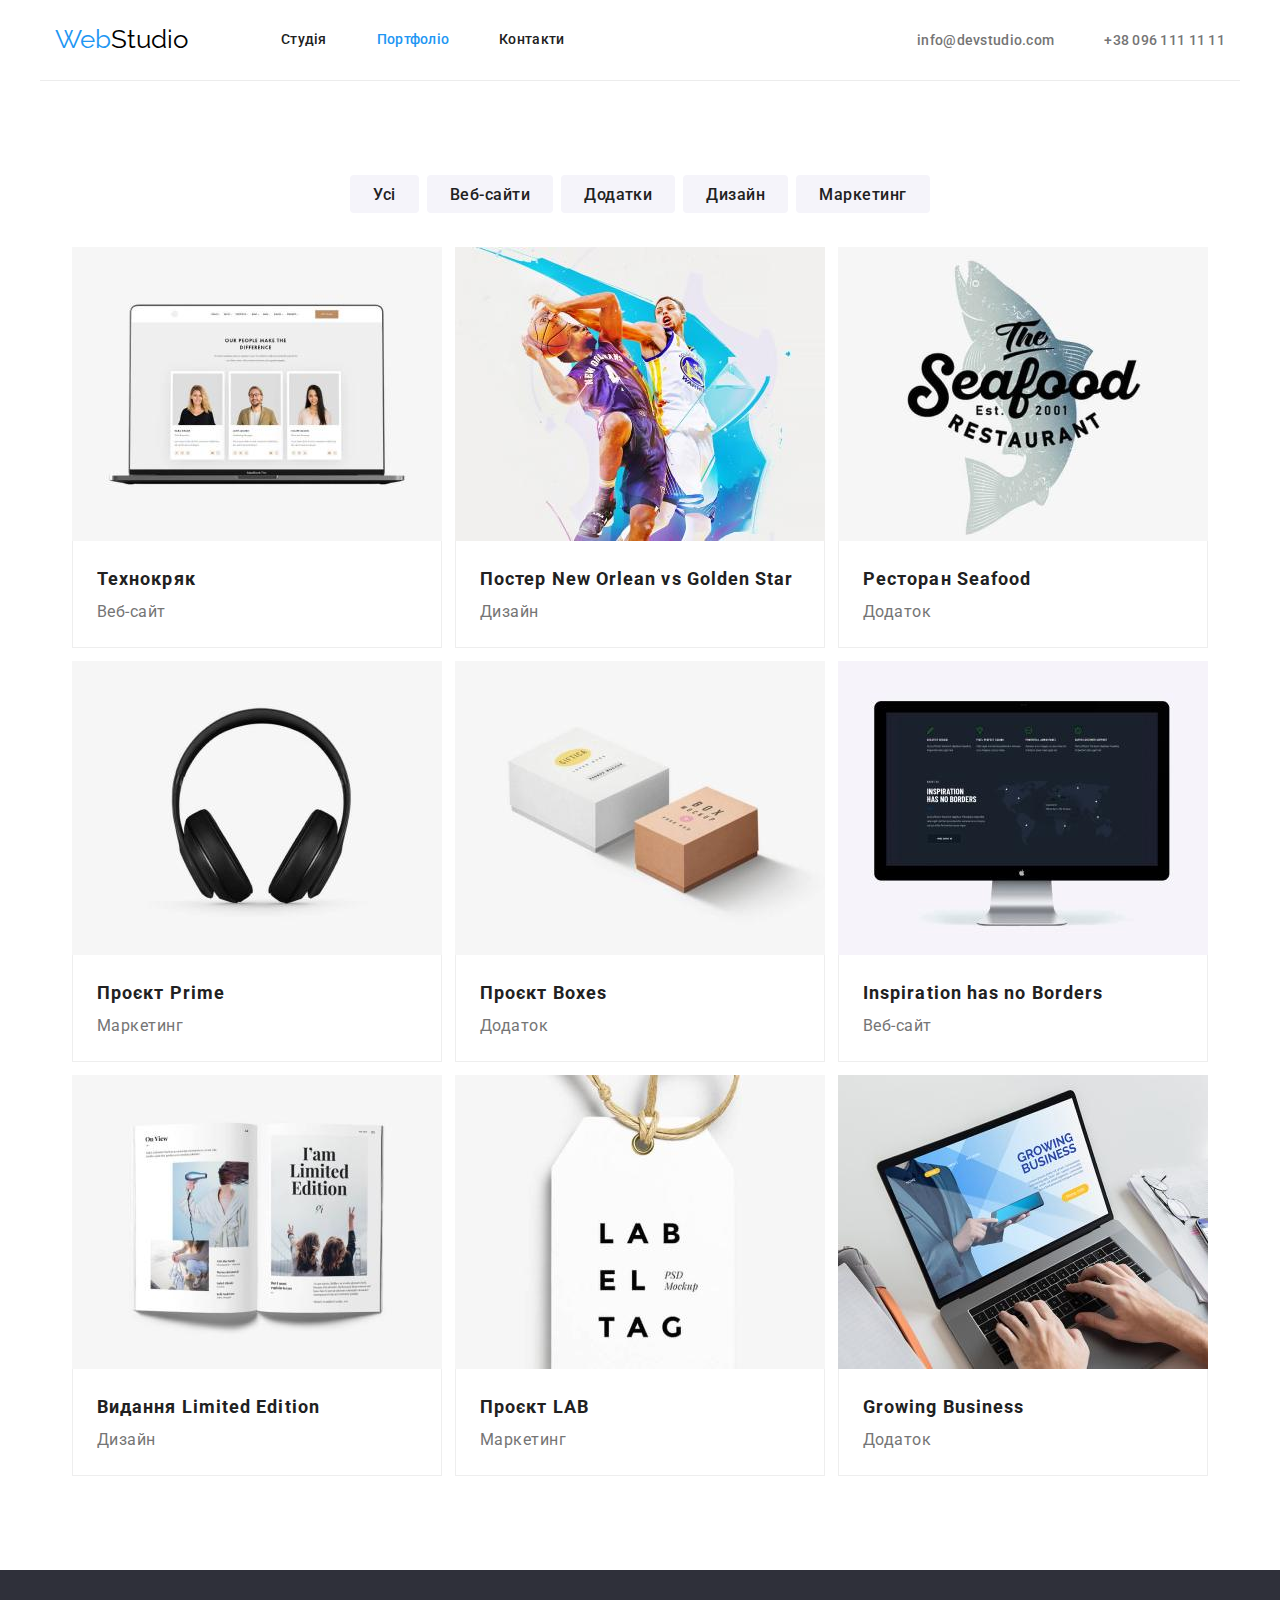
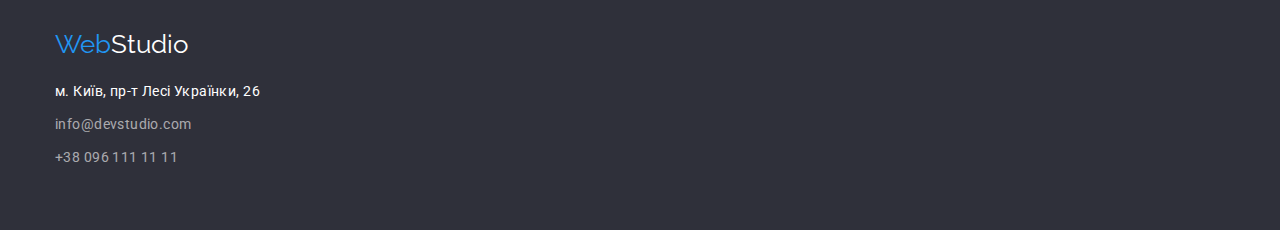
==== portfolio.html @ 47adc49c "HW is done" ====
<!DOCTYPE html>
<html lang="uk">
<head>
    <meta charset="UTF-8">
    <meta http-equiv="X-UA-Compatible" content="IE=edge">
    <meta name="viewport" content="width=device-width, initial-scale=1.0">
    <title>Web Studio</title>
    <link rel="preconnect" href="https://fonts.googleapis.com">
    <link rel="preconnect" href="https://fonts.gstatic.com" crossorigin>
    <link href="https://fonts.googleapis.com/css2?family=Raleway:wght@700&family=Roboto:wght@400;500;700;900&display=swap"
        rel="stylesheet">
    <link rel="stylesheet" href="https://cdnjs.cloudflare.com/ajax/libs/modern-normalize/1.1.0/modern-normalize.min.css">
    <link rel="stylesheet" href="./css/style.css">
</head>
<body>
<header>
    <nav class="main-nav">
        <a href="index.html" class="link"><span class="logo-blue">Web</span><span class="logo">Studio</span></a>
        <ul class="menu-nav">
            <li class="item">
                <a href="./index.html" class="link">Студія</a>
            </li>
            <li class="item">
                <a href="./portfolio.html" class="link current">Портфоліо</a>
            </li>
            <li class="item">
                <a href="#" class="link">Контакти</a>
            </li>
        </ul>
    
        <ul class="nav-contacts">
            <li class="item">
                <a href="mailto:info@devstudio.com" class="link">info@devstudio.com</a>
            </li>
            <li class="item">
                <a href="tel:+380961111111" class="link">+38 096 111 11 11</a>
            </li>
        </ul>
    </nav>
</header>
<main>
<div class="container">
<h1 class="visually-hidden">Портфоліо</h1>
<!--Фільтри-->
    <h2 class="visually-hidden">Фільтри</h2>
    <ul class="filters-list">
<!--width: 73px-->
<li class="item"><button type="button" class="button-filters">Усі</button></li>
<!--width: 125px-->
<li class="item"><button type="button" class="button-filters">Веб-сайти</button></li>
<!--width: 112px-->
<li class="item"><button type="button" class="button-filters">Додатки</button></li>
<!--width: 103px-->
<li class="item"><button type="button" class="button-filters">Дизайн</button></li>
<!--width: 130px-->
<li class="item"><button type="button" class="button-filters">Маркетинг</button></li>
    </ul>

<!--Перелік-->
<h2 class="visually-hidden">Перелік</h2>
<ul class="project-list">
    <li class="item">
        <a>
    <img src="./images/1proj.jpg" alt="Екран комп'ютера"
    width="370">

    <div class="project-content">
    <h2 class="project-title">Технокряк</h2>
    <p class="project-text">Веб-сайт</p>
    </div>
    </a>
    </li>

<li class="item">
<a>
    <img src="./images/2proj.jpg" alt="Баскетболисти"
    width="370">

<div class="project-content">
    <h2 class="project-title">Постер New Orlean vs Golden Star</h2>
    <p class="project-text">Дизайн</p>
</div>
</a>
</li>

    <li class="item">
<a>
        <img src="./images/3proj.jpg" alt="Емблема ресторану"
    width="370">

<div class="project-content">
<h2 class="project-title">Ресторан Seafood</h2>
<p class="project-text">Додаток</p>
</div>
</a>
</li>

    <li class="item">
<a>
    <img src="./images/4proj.jpg" alt="Навушники"
    width="370">

<div class="project-content">
<h2 class="project-title">Проєкт Prime</h2>
<p class="project-text">Маркетинг</p>
</div>
</a>
</li>

<li class="item">
<a>
        <img src="./images/5proj.jpg" alt="Дві коробки"
    width="370">

<div class="project-content">
<h2 class="project-title">Проєкт Boxes</h2>
<p class="project-text">Додаток</p>
</div>
</a>
</li>

<li class="item">
<a>
        <img src="./images/6proj.jpg" alt="Монітор комп'ютера Мак"
    width="370">

<div class="project-content">
<h2 class="project-title">Inspiration has no Borders</h2>
<p class="project-text">Веб-сайт</p>
</div>
</a>
</li>

<li class="item">
<a>
<img src="./images/7proj.jpg" alt="Відкритий журнал"
    width="370">

<div class="project-content">
<h2 class="project-title">Видання Limited Edition</h2>
<p class="project-text">Дизайн</p>
</div>
</a>
</li>

<li class="item">
<a>
        <img src="./images/8proj.jpg" alt="Білий ярлик"
    width="370">

<div class="project-content">
<h2 class="project-title">Проєкт LAB</h2>
<p class="project-text">Маркетинг</p>
</div>
</a>
</li>

<li class="item">
<a>
<img src="./images/9proj.jpg" alt="Робота на ноутбуці"
    width="370">

<div class="project-content">
<h2 class="project-title">Growing Business</h2>
<p class="project-text">Додаток</p>
</div>
</a>
</li>

</ul>
</div>
</main>
<footer>
    <div class="footer-container">
        <a href="index.html" class="link"><span class="logo-blue">Web</span><span class="logo-down">Studio</span></a>
        <address>
            <ul class="contacts">
                <li class="item">
                    <a href="https://goo.gl/maps/CPtrU1FHBa2aNyZL9" target="_blank" rel="noopener noreferrer"
                        class="address">
                        м. Київ, пр-т Лесі Українки, 26</a>
                </li>
                <li class="item"><a href="mailto:info@devstudio.com" class="address-contacts">info@devstudio.com</a></li>
                <li class="item"><a href="tel:+380961111111" class="address-contacts">+38 096 111 11 11</a></li>
            </ul>
        </address>
    </div>
</footer>
</body>
</html>
---- css/style.css ----
:root {
    --color-primery: #212121;
    --color-secondary: #757575;
    --color-white: #FFFFFF;
    --color-blue: #2196F3;
    --color-logo: #000000;
    --color-address-contacts: rgba(255, 255, 255, 0.6);
    --color-background-primery: #F5F4FA;
    --color-background-secondary: #2F303A;
    --color-buttons: #F5F4FA;
    --color-button-hover: #188CE8;
    --project-list-gap: 13px;
}
ul,
ol {
    margin-top: 0;
    margin-bottom: 0;
    padding-left: 0;
}

img {
    display: block;
    max-width: 100%;
}

body {
    color: var(--color-primery);
    background-color: var(--color-white);
    font-family: 'Roboto', sans-serif;
}
.visually-hidden {
    position: absolute;
    white-space: nowrap;
    width: 1px;
    height: 1px;
    overflow: hidden;
    border: 0;
    padding: 0;
    clip: rect(0 0 0 0);
    clip-path: inset(50%);
    margin: -1px;
}

.container {
    width: 1200px;
    padding-left: 15px;
    padding-right: 15px;
    padding-top: 94px;
    padding-bottom: 94px;
    margin: 0 auto;
}

/*Header*/

.logo-blue {
    color: var(--color-blue);
    font-family: 'Raleway', sans-serif;
    font-size: 26px;
    line-height: 1.15;
}
.logo {
    color: var(--color-logo);
    font-family: 'Raleway', sans-serif;
    font-size: 26px;
    line-height: 1.15;
}
.link {
    font-family: 'Roboto', sans-serif;
    text-decoration: none;
}

.main-nav {
    display: flex;
    align-items: center;

    width: 1200px;
    padding-left: 15px;
    padding-right: 15px;
    margin: auto;

   border-bottom: 1px solid #ECECEC;
}

.menu-nav {
    display: flex;

    list-style: none;
    margin-top: 0;
    margin-bottom: 0;
    margin-left: 93px;

    font-weight: 500;
    font-size: 14px;
    line-height: 1.14;
    letter-spacing: 0.02em;
}
.menu-nav .item:not(:last-child) {
    margin-right: 50px;

}
.menu-nav .link {
    display: block;

    padding-top: 32px;
    padding-bottom: 32px;

    color: var(--color-primery);
    text-decoration: none;
}
.menu-nav .link:hover,
.menu-nav .link:focus {
    color: var(--color-blue);
}
.menu-nav .link.current {
    color: var(--color-blue);
}
.nav-contacts {
    display: flex;

    margin-top: 0;
    margin-bottom: 0;
    margin-left: auto;

    list-style: none;
    text-decoration: none;
}
.nav-contacts .item + .item {
margin-left: 50px;
}
.nav-contacts .link {
    color: var(--color-secondary);
    font-weight: 500;
    font-size: 14px;
    line-height: 1.14;
    letter-spacing: 0.02em;
    text-decoration: none;
}
.nav-contacts .link:hover,
.nav-contacts .link:focus {
    color: var(--color-blue);
    font-weight: 500;
    font-size: 14px;
    line-height: 1.14;
    letter-spacing: 0.02em;
}
/*Hero*/
.hero {
    background-color: var(--color-background-secondary);
    text-align: center;
}
.hero .title {
    margin-top: 0;
    margin-bottom: 30px;

    color: var(--color-white);
    font-weight: 900;
    font-size: 44px;
    line-height: 1.36;
    text-align: center;
    letter-spacing: 0.06em;
    text-transform: uppercase;
}
.title-button {  
    display: inline-block;
    align-items: center;
    text-align: center;

    border-radius: 4px;
    padding: 10px 32px;
    min-width: 216px;
    height: 50px;
    border: 1px solid transparent;

    color: var(--color-white);
    background-color: var(--color-blue);
    font-weight: 700;
    font-size: 16px;
    line-height: 1.88;
    letter-spacing: 0.06em;
    cursor: pointer;
}
.title-button:hover,
.title-button:focus {
background-color: var(--color-button-hover);
}
/*Features*/
.features {
    padding-bottom: 94px;
}
.features-list {
    display: flex;

    list-style: none;
}
.features-list .item:not(:last-child) {
margin-right: 30px;
}

.features-title {
    margin-top: 0;
    margin-bottom: 10px;

    color: var(--color-primery);
    font-weight: 700;
    font-size: 14px;
    line-height: 1.14;
    letter-spacing: 0.03em;
    text-transform: uppercase;
}
.features-text {
    margin-top: 0;
    margin-bottom: 0;

    color: var(--color-secondary);
    font-size: 14px;
    line-height: 1.71;
    letter-spacing: 0.03em;
}
/*Activity*/

.activity-list {
    display: flex;
    list-style: none;
}
.activity-list .item:not(:last-child) {
margin-right: 30px;
}

.activity-title {
margin-top: 0;
margin-bottom: 50px;

color: var(--color-primery);
font-weight: 700;
font-size: 36px;
line-height: 1.17;
text-align: center;
letter-spacing: 0.03em;
}

/*Team*/
.team {
padding-top: 94px;

background-color: var(--color-background-primery);
}

.team-list {
display: flex;
    list-style: none;
}

.image {
    margin-bottom: 30px;
}

.team-persone {
padding-bottom: 30px;

background-color: var(--color-white);

box-shadow: 0px 1px 3px rgba(0, 0, 0, 0.12), 0px 1px 1px rgba(0, 0, 0, 0.14), 0px 2px 1px rgba(0, 0, 0, 0.2);
border-radius: 0px 0px 4px 4px;
}

.team-persone:not(:last-child) {
    margin-right: 30px;
}
.team-title {
    margin-top: 0;
    margin-bottom: 50px;

    color: var(--color-primery);
    font-weight: 700;
    font-size: 36px;
    line-height: 1.17;
    text-align: center;
    letter-spacing: 0.03em;
}
.team .name {
    margin-top: 0;
    margin-bottom: 10px;

    color: var(--color-primery);
    font-weight: 500;
    font-size: 16px;
    line-height: 1.19;
    text-align: center;
    letter-spacing: 0.03em;
}
.position {
margin-top: 0;
margin-bottom: 0;

color: var(--color-secondary);
font-size: 16px;
line-height: 1.19;
text-align: center;
letter-spacing: 0.03em;
}

/*Footer*/
footer {
    background-color: var(--color-background-secondary);
}
.footer-container {
    width: 1200px;
    padding-left: 15px;
    padding-right: 15px;
    padding-top: 60px;
    padding-bottom: 60px;
    margin: auto;
}
.logo-down {
    color: var(--color-white);
    font-family: 'Raleway', sans-serif;
    font-size: 26px;
    line-height: 1.15;
}
.footer-container .contacts {
margin-top: 20px;
}

.contacts {
list-style: none;
}

.contacts .item:not(:last-child) {
margin-bottom: 9px;
}

.address {
    color: var(--color-white);
    font-style: normal;
    font-size: 14px;
    line-height: 1.71;
    letter-spacing: 0.03em;
    text-decoration: none;
}
.address:hover,
.address:focus {
color: var(--color-blue);
}
.address-contacts {
    color: var(--color-address-contacts);
    font-style: normal;
    font-size: 14px;
    line-height: 1.71;
    letter-spacing: 0.03em;
    text-decoration: none;
}
.address-contacts:hover,
.address-contacts:focus {
color: var(--color-blue);
}

/*Portfolio*/

.filters-list {
display: flex;
justify-content: center;

list-style: none;
margin-bottom: 34px;
}

.filters-list .item:not(:last-child) {
margin-right: 8px;
}

.button-filters {
padding: 6px 22px;
border: 1px solid transparent;
height: 38px;

    color: var(--color-primery);
    background-color: var(--color-buttons);
    font-weight: 500;
    font-size: 16px;
    line-height: 1.62;
    text-align: center;
    letter-spacing: 0.03em;
    border-radius: 4px;
}
.button-filters:active,
.button-filters:hover,
.button-filters:focus {
padding: 6px 25px;
border: var(--color-blue);
height: 38px;

color: var(--color-white);
background-color: var(--color-blue);
cursor: pointer;    
}

/*Projects*/

.project-list {
display: flex;
justify-content: center;
flex-wrap: wrap;

margin-left: calc(-1 * var(--project-list-gap));
margin-top: calc(-1 * var(--project-list-gap));
padding: 0;

list-style: none;
}

.project-list .item {
max-width: 370px;
margin-left: var(--project-list-gap);
margin-top: var(--project-list-gap);

flex-basis: calc(100%  / 3 - var(--project-list-gap));
}

.project-content {
padding: 20px 24px;

border-left: 1px solid #EEEEEE;
border-right: 1px solid #EEEEEE;
border-bottom: 1px solid #EEEEEE;
}

.project-title {
margin-top: 0;
margin-bottom: 0;

    color: var(--color-primery);
    font-weight: 700;
    font-size: 18px;
    line-height: 2;
    letter-spacing: 0.06em;
}

.project-text {
margin-top: 0;
margin-bottom: 0;

    color: var(--color-secondary);
    font-size: 16px;
    line-height: 1.88;
    letter-spacing: 0.03em;
}
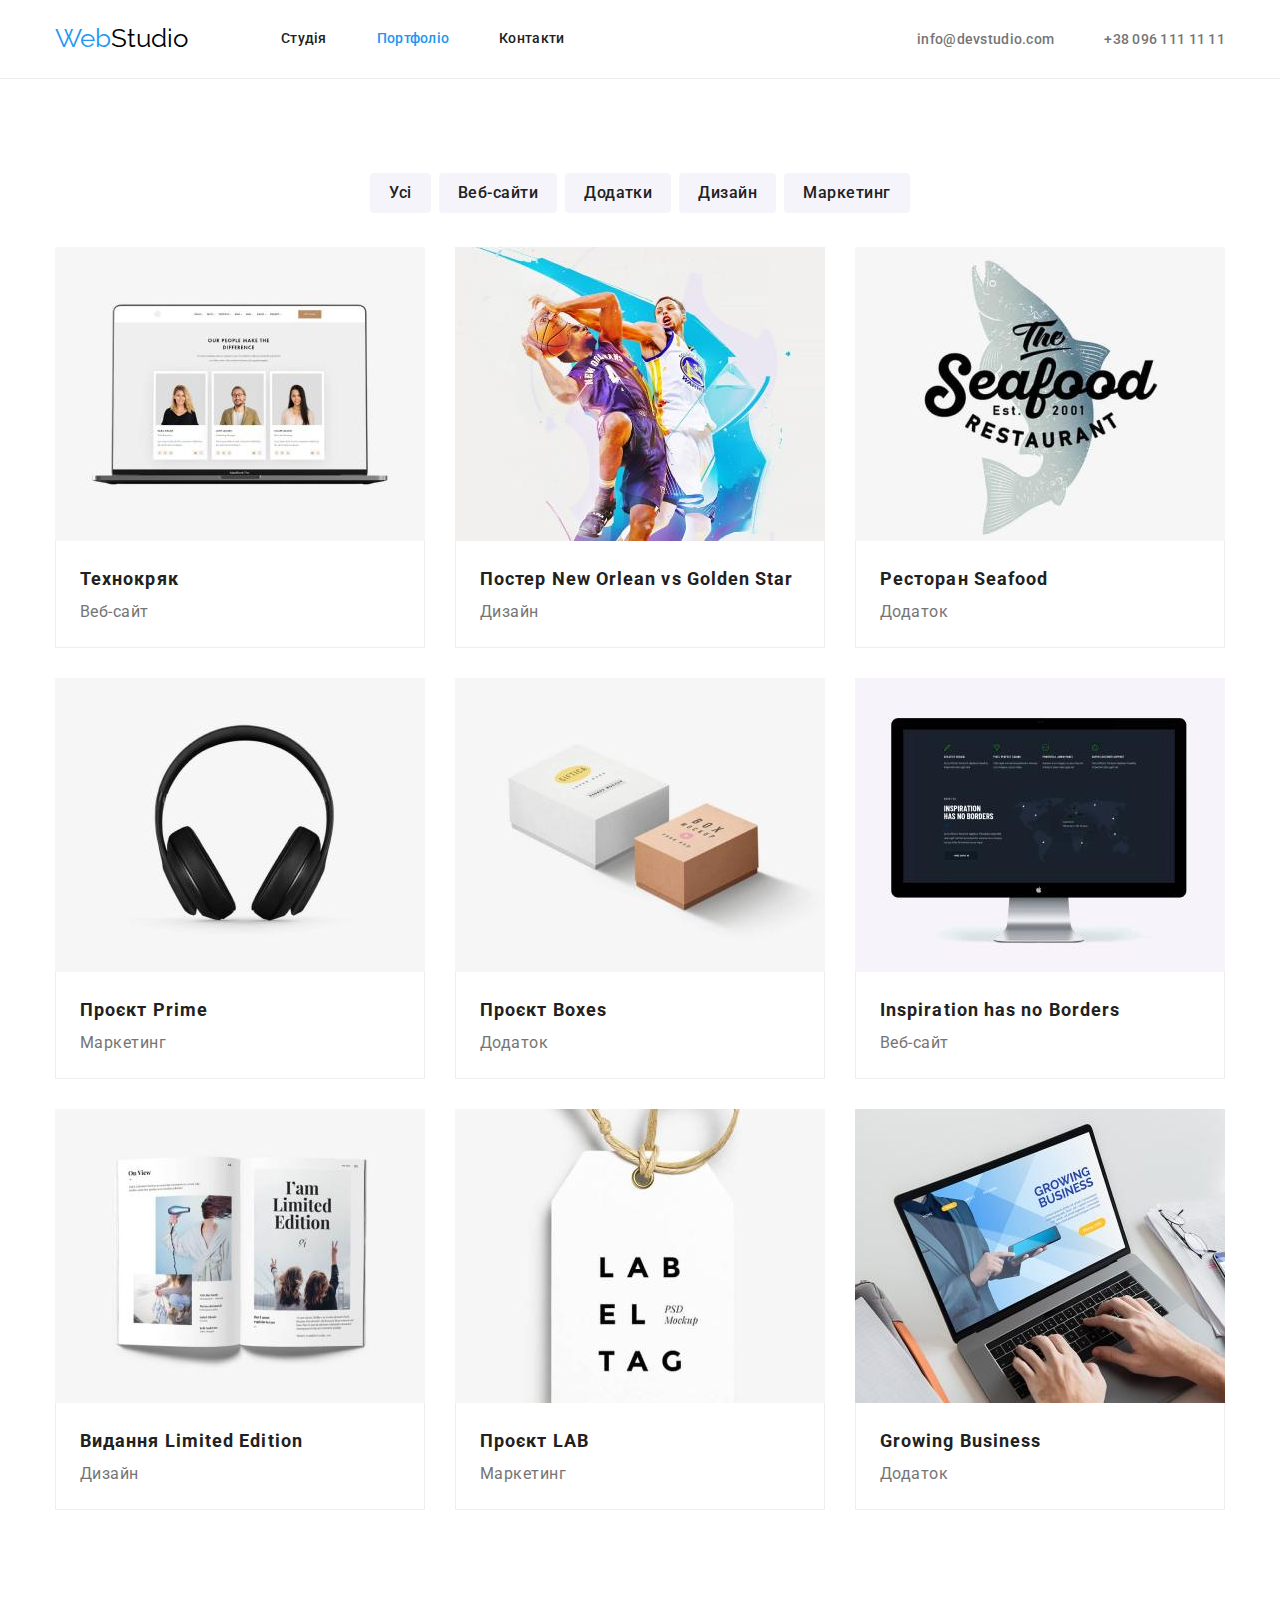
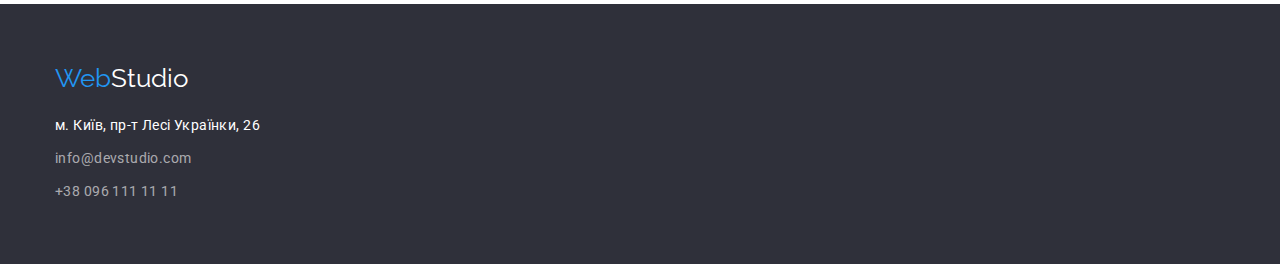
==== commit 7ce4e079: "corrections" ====
--- a/portfolio.html
+++ b/portfolio.html
@@ -14,9 +14,11 @@
 </head>
 <body>
 <header>
-    <nav class="main-nav">
-        <a href="index.html" class="link"><span class="logo-blue">Web</span><span class="logo">Studio</span></a>
-        <ul class="menu-nav">
+<div class="container header-container">
+    <nav class="navigation">
+        <a class="nav-logo link" href="index.html"><span class="logo-blue">Web</span><span
+                class="logo">Studio</span></a>
+        <ul class="nav-list list">
             <li class="item">
                 <a href="./index.html" class="link">Студія</a>
             </li>
@@ -27,38 +29,35 @@
                 <a href="#" class="link">Контакти</a>
             </li>
         </ul>
-    
-        <ul class="nav-contacts">
-            <li class="item">
-                <a href="mailto:info@devstudio.com" class="link">info@devstudio.com</a>
-            </li>
-            <li class="item">
-                <a href="tel:+380961111111" class="link">+38 096 111 11 11</a>
-            </li>
-        </ul>
     </nav>
+
+    <ul class="nav-contacts list">
+        <li class="item">
+            <a href="mailto:info@devstudio.com" class="link">info@devstudio.com</a>
+        </li>
+        <li class="item">
+            <a href="tel:+380961111111" class="link">+38 096 111 11 11</a>
+        </li>
+    </ul>
+</div>
 </header>
 <main>
-<div class="container">
+<div class="container section">
 <h1 class="visually-hidden">Портфоліо</h1>
+
 <!--Фільтри-->
     <h2 class="visually-hidden">Фільтри</h2>
-    <ul class="filters-list">
-<!--width: 73px-->
+    <ul class="filters-list list">
 <li class="item"><button type="button" class="button-filters">Усі</button></li>
-<!--width: 125px-->
 <li class="item"><button type="button" class="button-filters">Веб-сайти</button></li>
-<!--width: 112px-->
 <li class="item"><button type="button" class="button-filters">Додатки</button></li>
-<!--width: 103px-->
 <li class="item"><button type="button" class="button-filters">Дизайн</button></li>
-<!--width: 130px-->
 <li class="item"><button type="button" class="button-filters">Маркетинг</button></li>
     </ul>
 
 <!--Перелік-->
 <h2 class="visually-hidden">Перелік</h2>
-<ul class="project-list">
+<ul class="project-list list">
     <li class="item">
         <a>
     <img src="./images/1proj.jpg" alt="Екран комп'ютера"
@@ -171,10 +170,10 @@
 </div>
 </main>
 <footer>
-    <div class="footer-container">
+    <div class="container">
         <a href="index.html" class="link"><span class="logo-blue">Web</span><span class="logo-down">Studio</span></a>
         <address>
-            <ul class="contacts">
+            <ul class="contacts list">
                 <li class="item">
                     <a href="https://goo.gl/maps/CPtrU1FHBa2aNyZL9" target="_blank" rel="noopener noreferrer"
                         class="address">
--- a/css/style.css
+++ b/css/style.css
@@ -9,8 +9,14 @@
     --color-background-secondary: #2F303A;
     --color-buttons: #F5F4FA;
     --color-button-hover: #188CE8;
-    --project-list-gap: 13px;
-}
+    --list-gap: 30px;
+}
+
+h1,h2,h3,h4,p {
+    margin-top: 0;
+    margin-bottom: 0;
+}
+
 ul,
 ol {
     margin-top: 0;
@@ -18,9 +24,18 @@
     padding-left: 0;
 }
 
+.list {
+list-style: none;
+}
+
+.link {
+    font-family: 'Roboto', sans-serif;
+    text-decoration: none;
+}
+
 img {
     display: block;
-    max-width: 100%;
+    
 }
 
 body {
@@ -28,6 +43,7 @@
     background-color: var(--color-white);
     font-family: 'Roboto', sans-serif;
 }
+
 .visually-hidden {
     position: absolute;
     white-space: nowrap;
@@ -45,12 +61,36 @@
     width: 1200px;
     padding-left: 15px;
     padding-right: 15px;
-    padding-top: 94px;
-    padding-bottom: 94px;
     margin: 0 auto;
 }
 
+.section {
+padding-top: 94px;
+padding-bottom: 94px;
+}
+
 /*Header*/
+
+header {
+padding-top: 24px;
+padding-bottom: 24px;
+
+border-bottom: 1px solid #ECECEC;
+}
+
+.header-container {
+display: flex;
+align-items: center;
+}
+
+.navigation {
+    display: flex;
+    align-items: center;
+}
+
+.nav-logo {
+    margin-right: 93px;
+}
 
 .logo-blue {
     color: var(--color-blue);
@@ -58,75 +98,56 @@
     font-size: 26px;
     line-height: 1.15;
 }
+
 .logo {
     color: var(--color-logo);
     font-family: 'Raleway', sans-serif;
     font-size: 26px;
     line-height: 1.15;
 }
-.link {
-    font-family: 'Roboto', sans-serif;
-    text-decoration: none;
-}
-
-.main-nav {
+
+.nav-list {
     display: flex;
     align-items: center;
 
-    width: 1200px;
-    padding-left: 15px;
-    padding-right: 15px;
-    margin: auto;
-
-   border-bottom: 1px solid #ECECEC;
-}
-
-.menu-nav {
-    display: flex;
-
-    list-style: none;
-    margin-top: 0;
-    margin-bottom: 0;
-    margin-left: 93px;
-
     font-weight: 500;
     font-size: 14px;
     line-height: 1.14;
     letter-spacing: 0.02em;
 }
-.menu-nav .item:not(:last-child) {
-    margin-right: 50px;
-
-}
-.menu-nav .link {
+
+.nav-list .item:not(:last-child) {
+margin-right: 50px;
+}
+
+.nav-list .link {
     display: block;
 
-    padding-top: 32px;
-    padding-bottom: 32px;
-
-    color: var(--color-primery);
-    text-decoration: none;
-}
-.menu-nav .link:hover,
-.menu-nav .link:focus {
+    color: var(--color-primery);
+    text-decoration: none;
+}
+
+.nav-list .link:hover,
+.nav-list .link:focus {
     color: var(--color-blue);
 }
-.menu-nav .link.current {
+
+.nav-list .link.current {
     color: var(--color-blue);
 }
+
 .nav-contacts {
     display: flex;
 
-    margin-top: 0;
-    margin-bottom: 0;
     margin-left: auto;
 
-    list-style: none;
-    text-decoration: none;
-}
+    text-decoration: none;
+}
+
 .nav-contacts .item + .item {
 margin-left: 50px;
 }
+
 .nav-contacts .link {
     color: var(--color-secondary);
     font-weight: 500;
@@ -135,6 +156,7 @@
     letter-spacing: 0.02em;
     text-decoration: none;
 }
+
 .nav-contacts .link:hover,
 .nav-contacts .link:focus {
     color: var(--color-blue);
@@ -143,32 +165,39 @@
     line-height: 1.14;
     letter-spacing: 0.02em;
 }
+
 /*Hero*/
 .hero {
+    padding-top: 200px;
+    padding-bottom: 200px;
+
     background-color: var(--color-background-secondary);
     text-align: center;
 }
-.hero .title {
-    margin-top: 0;
+
+.hero-title {
     margin-bottom: 30px;
+    margin-left: auto;
+    margin-right: auto;
+
+    max-width: 696px;
 
     color: var(--color-white);
     font-weight: 900;
     font-size: 44px;
     line-height: 1.36;
-    text-align: center;
     letter-spacing: 0.06em;
     text-transform: uppercase;
 }
+
 .title-button {  
     display: inline-block;
     align-items: center;
     text-align: center;
 
     border-radius: 4px;
-    padding: 10px 32px;
+    padding: 10px 28px;
     min-width: 216px;
-    height: 50px;
     border: 1px solid transparent;
 
     color: var(--color-white);
@@ -179,25 +208,31 @@
     letter-spacing: 0.06em;
     cursor: pointer;
 }
+
 .title-button:hover,
 .title-button:focus {
 background-color: var(--color-button-hover);
 }
+
 /*Features*/
+
 .features {
-    padding-bottom: 94px;
-}
+    padding-top: 94px;
+}
+
 .features-list {
     display: flex;
-
-    list-style: none;
-}
-.features-list .item:not(:last-child) {
-margin-right: 30px;
+    
+    margin-right: calc(-1 * var(--list-gap));
+}
+
+.features-list .item {
+flex-basis: calc((100% - var(--list-gap) * 3) / 4);
+
+margin-right: var(--list-gap);
 }
 
 .features-title {
-    margin-top: 0;
     margin-bottom: 10px;
 
     color: var(--color-primery);
@@ -208,22 +243,21 @@
     text-transform: uppercase;
 }
 .features-text {
-    margin-top: 0;
-    margin-bottom: 0;
-
     color: var(--color-secondary);
     font-size: 14px;
     line-height: 1.71;
     letter-spacing: 0.03em;
 }
+
 /*Activity*/
 
 .activity-list {
     display: flex;
-    list-style: none;
-}
-.activity-list .item:not(:last-child) {
-margin-right: 30px;
+    margin-right: calc(-1 * var(--list-gap));
+}
+
+.activity-list .item {
+margin-right: var(--list-gap);
 }
 
 .activity-title {
@@ -240,34 +274,10 @@
 
 /*Team*/
 .team {
-padding-top: 94px;
-
 background-color: var(--color-background-primery);
 }
 
-.team-list {
-display: flex;
-    list-style: none;
-}
-
-.image {
-    margin-bottom: 30px;
-}
-
-.team-persone {
-padding-bottom: 30px;
-
-background-color: var(--color-white);
-
-box-shadow: 0px 1px 3px rgba(0, 0, 0, 0.12), 0px 1px 1px rgba(0, 0, 0, 0.14), 0px 2px 1px rgba(0, 0, 0, 0.2);
-border-radius: 0px 0px 4px 4px;
-}
-
-.team-persone:not(:last-child) {
-    margin-right: 30px;
-}
 .team-title {
-    margin-top: 0;
     margin-bottom: 50px;
 
     color: var(--color-primery);
@@ -277,8 +287,32 @@
     text-align: center;
     letter-spacing: 0.03em;
 }
+
+.team-list {
+display: flex;
+flex-wrap: wrap;
+
+margin-right: calc(-1 * var(--list-gap));
+margin-top: calc(-1 * var(--list-gap));
+}
+
+.team-persone {
+flex-basis: calc ((100% - 90px) / 4);
+max-width: 270px;
+
+margin-right: var(--list-gap);
+margin-top: var(--list-gap);
+
+background-color: var(--color-white);
+box-shadow: 0px 1px 3px rgba(0, 0, 0, 0.12), 0px 1px 1px rgba(0, 0, 0, 0.14), 0px 2px 1px rgba(0, 0, 0, 0.2);
+border-radius: 0px 0px 4px 4px;
+}
+
+.team-content {
+padding: 30px 60px;
+}
+
 .team .name {
-    margin-top: 0;
     margin-bottom: 10px;
 
     color: var(--color-primery);
@@ -288,10 +322,8 @@
     text-align: center;
     letter-spacing: 0.03em;
 }
+
 .position {
-margin-top: 0;
-margin-bottom: 0;
-
 color: var(--color-secondary);
 font-size: 16px;
 line-height: 1.19;
@@ -303,26 +335,21 @@
 footer {
     background-color: var(--color-background-secondary);
 }
-.footer-container {
-    width: 1200px;
-    padding-left: 15px;
-    padding-right: 15px;
+
+footer {
     padding-top: 60px;
     padding-bottom: 60px;
-    margin: auto;
-}
+}
+
 .logo-down {
     color: var(--color-white);
     font-family: 'Raleway', sans-serif;
     font-size: 26px;
     line-height: 1.15;
 }
-.footer-container .contacts {
+
+.contacts {
 margin-top: 20px;
-}
-
-.contacts {
-list-style: none;
 }
 
 .contacts .item:not(:last-child) {
@@ -337,10 +364,12 @@
     letter-spacing: 0.03em;
     text-decoration: none;
 }
+
 .address:hover,
 .address:focus {
 color: var(--color-blue);
 }
+
 .address-contacts {
     color: var(--color-address-contacts);
     font-style: normal;
@@ -349,6 +378,7 @@
     letter-spacing: 0.03em;
     text-decoration: none;
 }
+
 .address-contacts:hover,
 .address-contacts:focus {
 color: var(--color-blue);
@@ -360,7 +390,6 @@
 display: flex;
 justify-content: center;
 
-list-style: none;
 margin-bottom: 34px;
 }
 
@@ -369,9 +398,8 @@
 }
 
 .button-filters {
-padding: 6px 22px;
+padding: 6px 18px;
 border: 1px solid transparent;
-height: 38px;
 
     color: var(--color-primery);
     background-color: var(--color-buttons);
@@ -382,12 +410,12 @@
     letter-spacing: 0.03em;
     border-radius: 4px;
 }
+
 .button-filters:active,
 .button-filters:hover,
 .button-filters:focus {
-padding: 6px 25px;
+padding: 6px 20px;
 border: var(--color-blue);
-height: 38px;
 
 color: var(--color-white);
 background-color: var(--color-blue);
@@ -401,19 +429,17 @@
 justify-content: center;
 flex-wrap: wrap;
 
-margin-left: calc(-1 * var(--project-list-gap));
-margin-top: calc(-1 * var(--project-list-gap));
+margin-left: calc(-1 * var(--list-gap));
+margin-top: calc(-1 * var(--list-gap));
 padding: 0;
-
-list-style: none;
 }
 
 .project-list .item {
+flex-basis: calc((100% - var(--list-gap) * 2) / 3);
+
 max-width: 370px;
-margin-left: var(--project-list-gap);
-margin-top: var(--project-list-gap);
-
-flex-basis: calc(100%  / 3 - var(--project-list-gap));
+margin-left: var(--list-gap);
+margin-top: var(--list-gap);
 }
 
 .project-content {
@@ -425,9 +451,6 @@
 }
 
 .project-title {
-margin-top: 0;
-margin-bottom: 0;
-
     color: var(--color-primery);
     font-weight: 700;
     font-size: 18px;
@@ -436,9 +459,6 @@
 }
 
 .project-text {
-margin-top: 0;
-margin-bottom: 0;
-
     color: var(--color-secondary);
     font-size: 16px;
     line-height: 1.88;
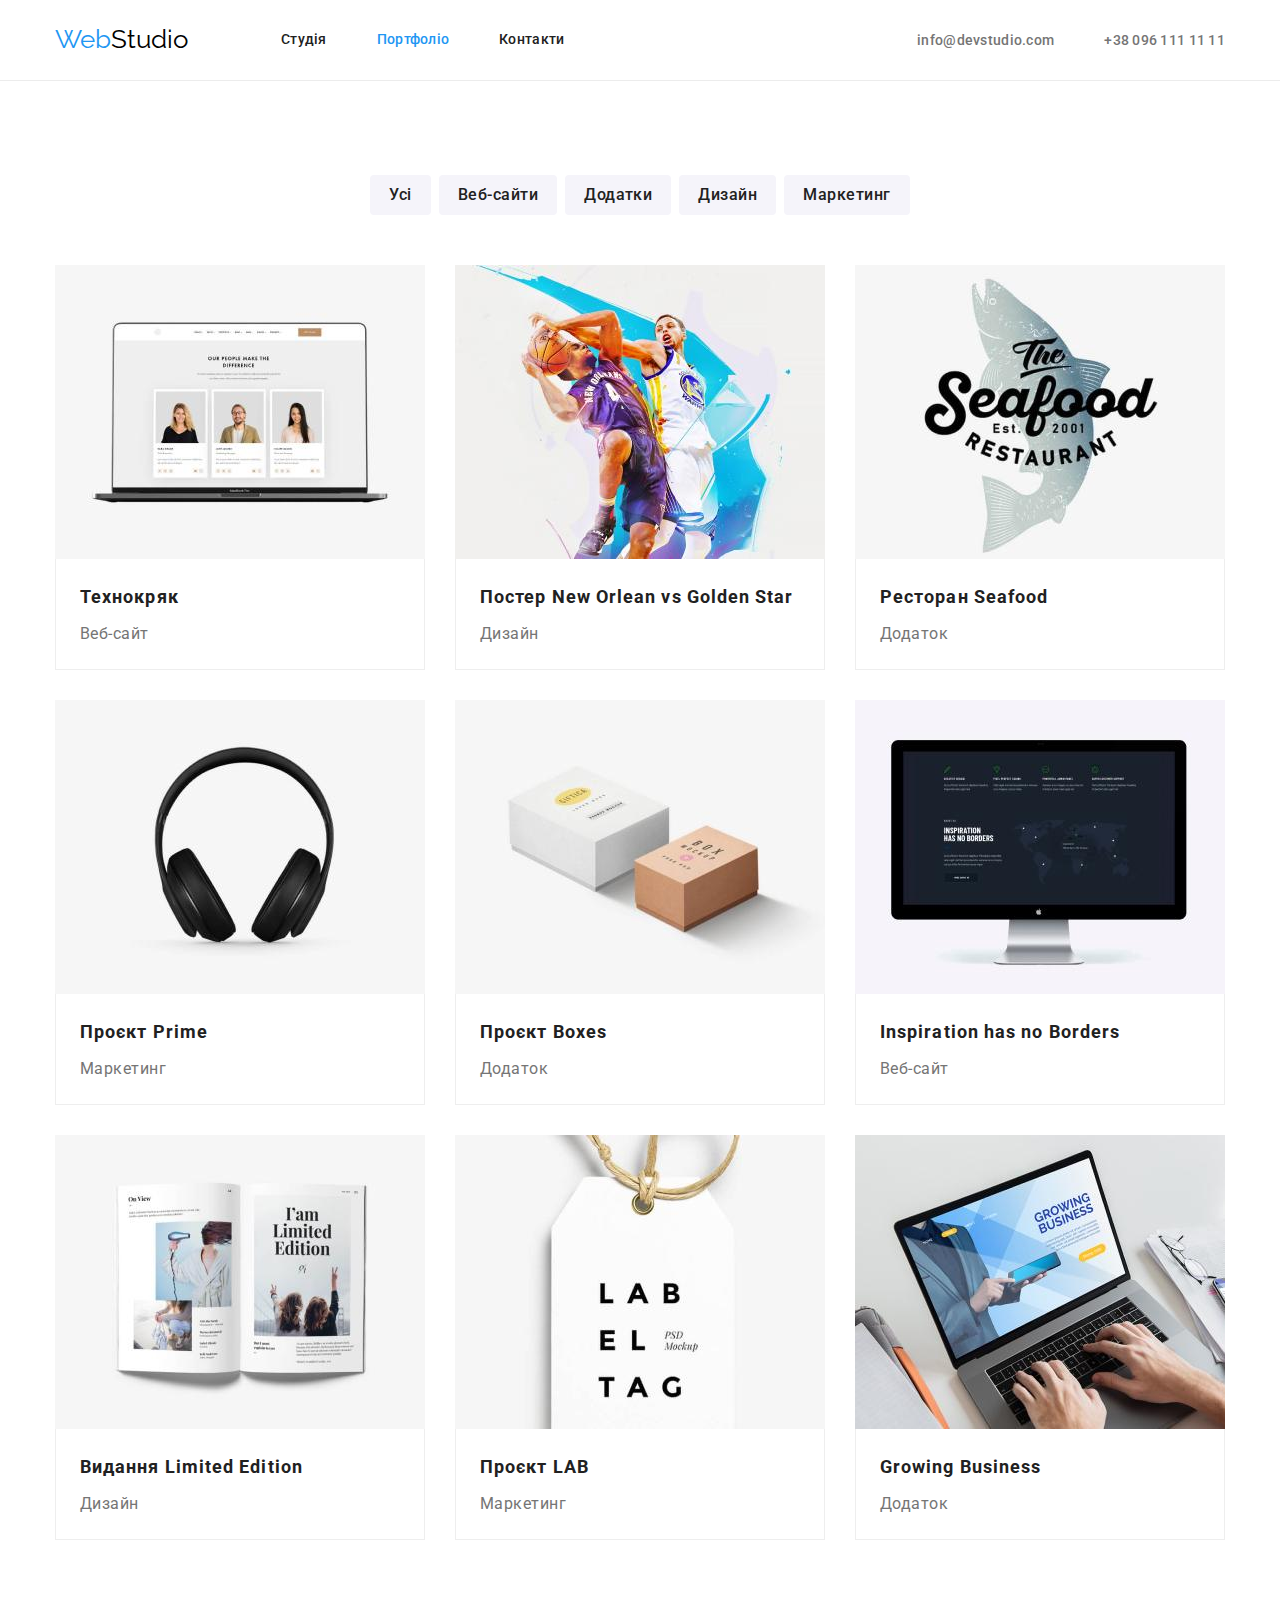
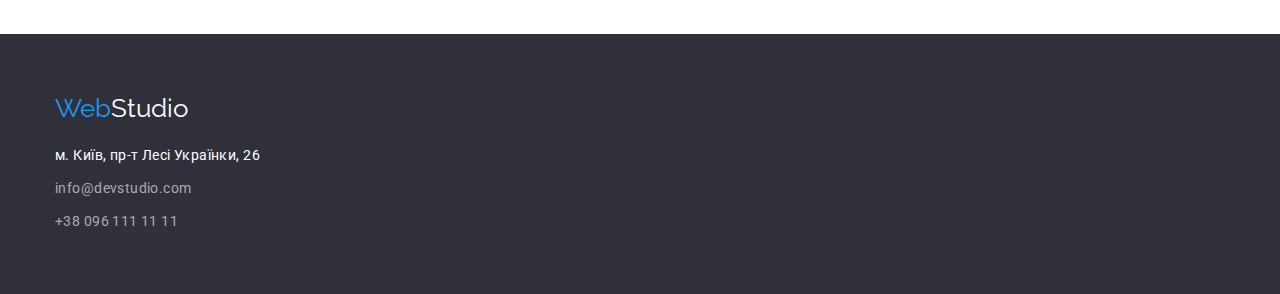
==== commit 489ef293: "Changes" ====
--- a/portfolio.html
+++ b/portfolio.html
@@ -42,7 +42,8 @@
 </div>
 </header>
 <main>
-<div class="container section">
+    <section class="section">
+<div class="container">
 <h1 class="visually-hidden">Портфоліо</h1>
 
 <!--Фільтри-->
@@ -59,115 +60,107 @@
 <h2 class="visually-hidden">Перелік</h2>
 <ul class="project-list list">
     <li class="item">
-        <a>
+        <a href="">
     <img src="./images/1proj.jpg" alt="Екран комп'ютера"
     width="370">
-
+</a>
     <div class="project-content">
     <h2 class="project-title">Технокряк</h2>
     <p class="project-text">Веб-сайт</p>
     </div>
-    </a>
     </li>
 
 <li class="item">
-<a>
+<a href="">
     <img src="./images/2proj.jpg" alt="Баскетболисти"
     width="370">
-
+</a>
 <div class="project-content">
     <h2 class="project-title">Постер New Orlean vs Golden Star</h2>
     <p class="project-text">Дизайн</p>
 </div>
-</a>
 </li>
 
     <li class="item">
-<a>
+<a href="">
         <img src="./images/3proj.jpg" alt="Емблема ресторану"
     width="370">
-
+</a>
 <div class="project-content">
 <h2 class="project-title">Ресторан Seafood</h2>
 <p class="project-text">Додаток</p>
 </div>
-</a>
 </li>
 
     <li class="item">
-<a>
+<a href="">
     <img src="./images/4proj.jpg" alt="Навушники"
     width="370">
-
+</a>
 <div class="project-content">
 <h2 class="project-title">Проєкт Prime</h2>
 <p class="project-text">Маркетинг</p>
 </div>
-</a>
 </li>
 
 <li class="item">
-<a>
+<a href="">
         <img src="./images/5proj.jpg" alt="Дві коробки"
     width="370">
-
+</a>
 <div class="project-content">
 <h2 class="project-title">Проєкт Boxes</h2>
 <p class="project-text">Додаток</p>
 </div>
-</a>
 </li>
 
 <li class="item">
-<a>
+<a href="">
         <img src="./images/6proj.jpg" alt="Монітор комп'ютера Мак"
     width="370">
-
+</a>
 <div class="project-content">
 <h2 class="project-title">Inspiration has no Borders</h2>
 <p class="project-text">Веб-сайт</p>
 </div>
-</a>
 </li>
 
 <li class="item">
-<a>
+<a href="">
 <img src="./images/7proj.jpg" alt="Відкритий журнал"
     width="370">
-
+</a>
 <div class="project-content">
 <h2 class="project-title">Видання Limited Edition</h2>
 <p class="project-text">Дизайн</p>
 </div>
-</a>
 </li>
 
 <li class="item">
-<a>
+<a href="">
         <img src="./images/8proj.jpg" alt="Білий ярлик"
     width="370">
-
+</a>
 <div class="project-content">
 <h2 class="project-title">Проєкт LAB</h2>
 <p class="project-text">Маркетинг</p>
 </div>
-</a>
 </li>
 
 <li class="item">
-<a>
+<a href="">
 <img src="./images/9proj.jpg" alt="Робота на ноутбуці"
     width="370">
-
+</a>
 <div class="project-content">
 <h2 class="project-title">Growing Business</h2>
 <p class="project-text">Додаток</p>
 </div>
-</a>
 </li>
 
 </ul>
 </div>
+</section>
 </main>
 <footer>
     <div class="container">
--- a/css/style.css
+++ b/css/style.css
@@ -72,9 +72,6 @@
 /*Header*/
 
 header {
-padding-top: 24px;
-padding-bottom: 24px;
-
 border-bottom: 1px solid #ECECEC;
 }
 
@@ -123,6 +120,9 @@
 .nav-list .link {
     display: block;
 
+    padding-top: 32px;
+    padding-bottom: 32px;
+     
     color: var(--color-primery);
     text-decoration: none;
 }
@@ -309,7 +309,7 @@
 }
 
 .team-content {
-padding: 30px 60px;
+padding: 30px 10px;
 }
 
 .team .name {
@@ -348,8 +348,8 @@
     line-height: 1.15;
 }
 
-.contacts {
-margin-top: 20px;
+address {
+    margin-top: 20px;
 }
 
 .contacts .item:not(:last-child) {
@@ -390,7 +390,7 @@
 display: flex;
 justify-content: center;
 
-margin-bottom: 34px;
+margin-bottom: 50px;
 }
 
 .filters-list .item:not(:last-child) {
@@ -451,6 +451,7 @@
 }
 
 .project-title {
+    margin-bottom: 4px;
     color: var(--color-primery);
     font-weight: 700;
     font-size: 18px;
